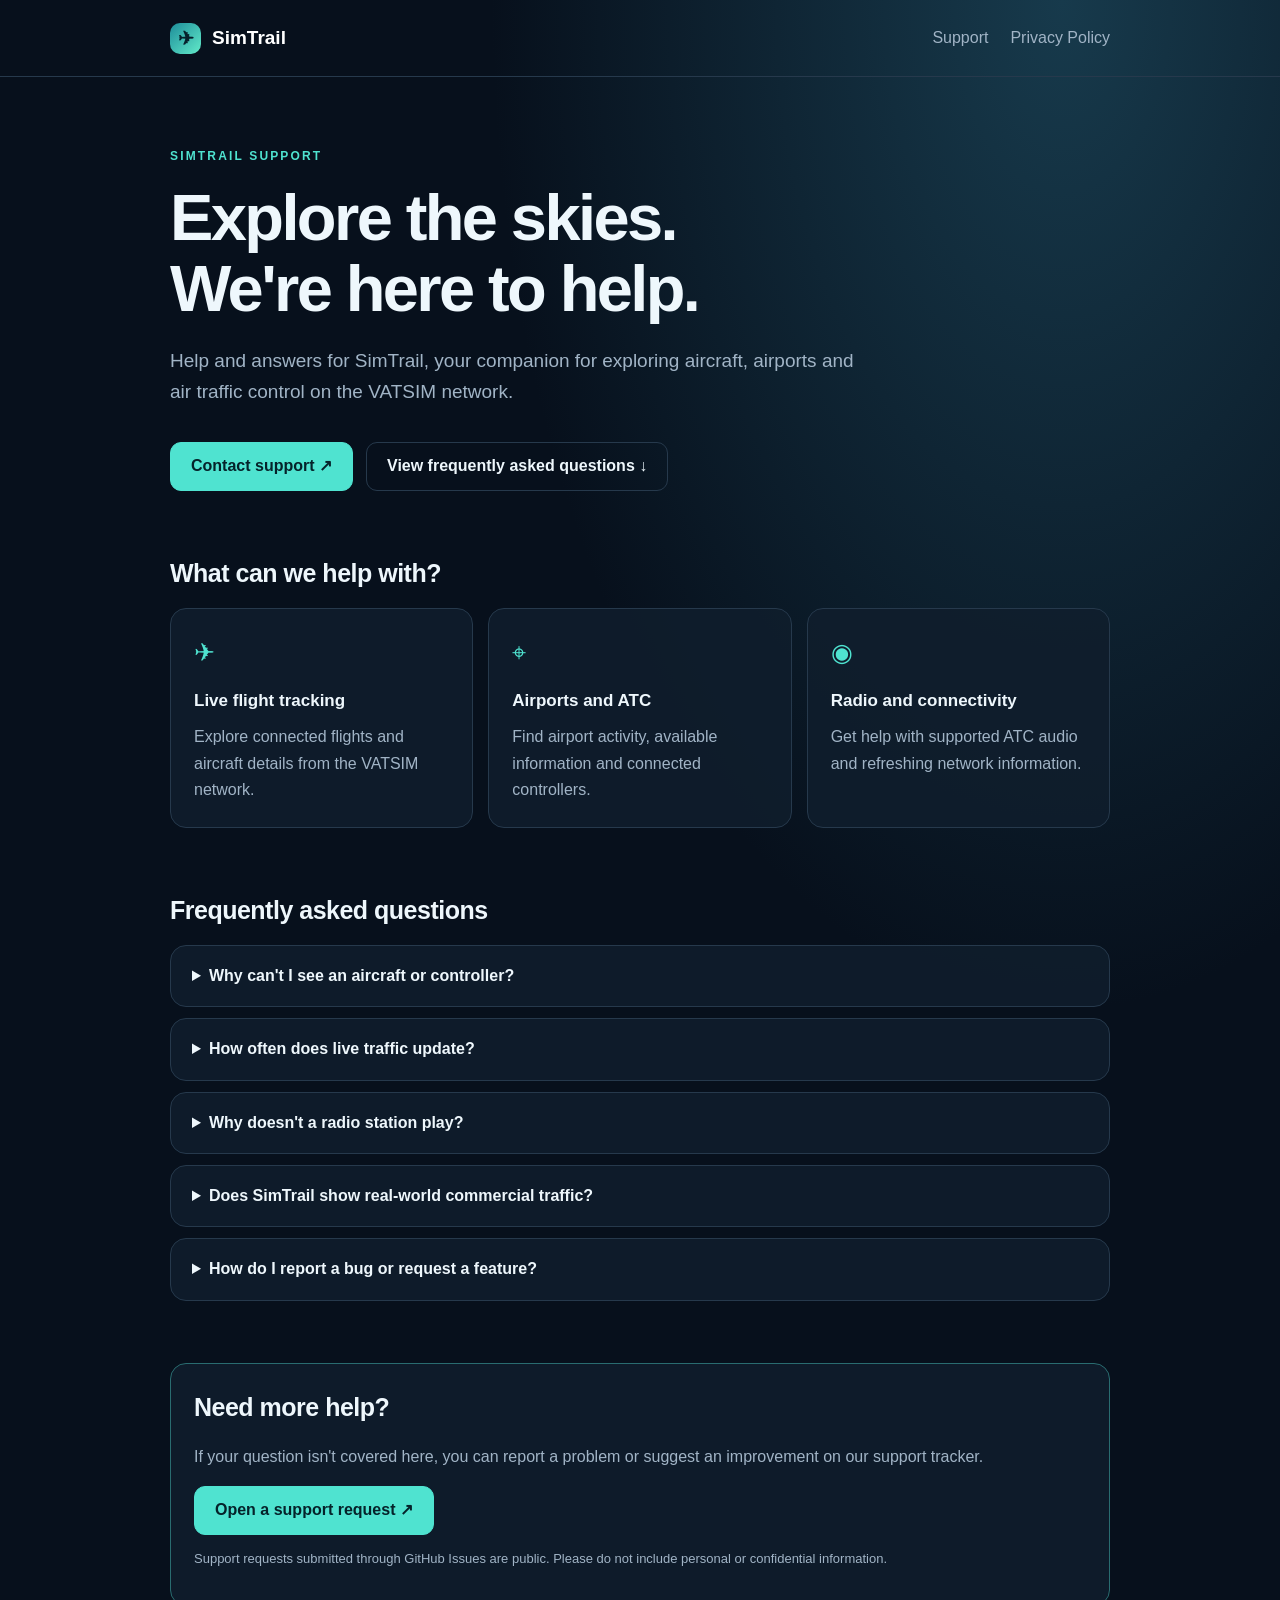
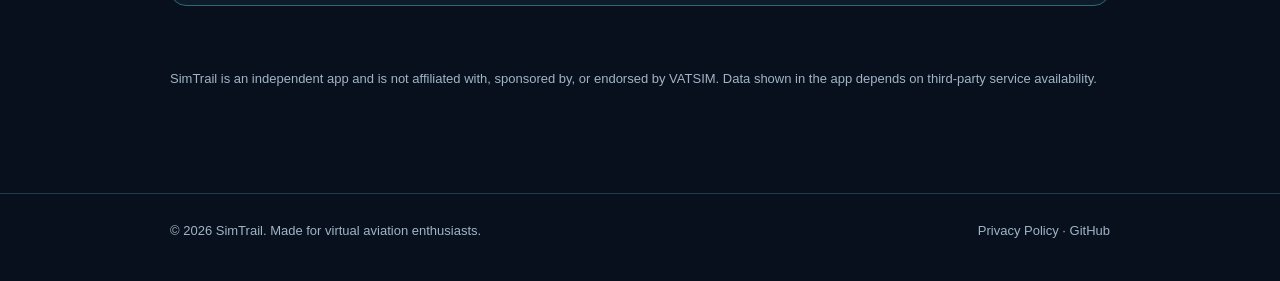
==== index.html @ 21a19a61 "Add files via upload" ====
<!doctype html><html lang="en"><head><meta charset="utf-8"><meta name="viewport" content="width=device-width,initial-scale=1"><meta name="theme-color" content="#07101c"><meta name="description" content="SimTrail app support: VATSIM flight tracking, live aircraft information, airports and ATC help."><title>SimTrail — Support</title><link rel="stylesheet" href="style.css"></head><body><header><div class="wrap nav"><a class="brand" href="./"><span class="brand-icon" aria-hidden="true">✈</span>SimTrail</a><nav class="nav-links" aria-label="Main navigation"><a href="./" aria-current="page">Support</a><a href="privacy.html">Privacy Policy</a></nav></div></header><main class="wrap"><section><div class="eyebrow">SIMTRAIL SUPPORT</div><h1>Explore the skies.<br>We're here to help.</h1><p class="lead">Help and answers for SimTrail, your companion for exploring aircraft, airports and air traffic control on the VATSIM network.</p><div class="buttons"><a class="button primary" href="https://github.com/MatejL400/simtrail-support/issues/new" target="_blank" rel="noopener noreferrer">Contact support ↗</a><a class="button" href="#faq">View frequently asked questions ↓</a></div></section><section class="section"><h2>What can we help with?</h2><div class="cards"><article class="card"><div class="glyph" aria-hidden="true">✈</div><h3>Live flight tracking</h3><p>Explore connected flights and aircraft details from the VATSIM network.</p></article><article class="card"><div class="glyph" aria-hidden="true">⌖</div><h3>Airports and ATC</h3><p>Find airport activity, available information and connected controllers.</p></article><article class="card"><div class="glyph" aria-hidden="true">◉</div><h3>Radio and connectivity</h3><p>Get help with supported ATC audio and refreshing network information.</p></article></div></section><section class="section" id="faq"><h2>Frequently asked questions</h2><details><summary>Why can't I see an aircraft or controller?</summary><p>SimTrail displays information received from VATSIM. Aircraft and controllers appear only when the relevant data is available. If an expected position or coverage area is missing, refresh the view and check the network connection. Coverage may not always be available for every online controller.</p></details><details><summary>How often does live traffic update?</summary><p>Aircraft positions depend on updates provided by the VATSIM network. The map is not a real-time surveillance radar, and displayed positions may update at intervals.</p></details><details><summary>Why doesn't a radio station play?</summary><p>Audio depends on station availability, network connectivity, and support for the selected controller. Not every online controller necessarily has a playable audio stream.</p></details><details><summary>Does SimTrail show real-world commercial traffic?</summary><p>No. SimTrail is designed around virtual flights and controllers connected to the VATSIM flight simulation network.</p></details><details><summary>How do I report a bug or request a feature?</summary><p>Use the Contact support button above to open a GitHub issue. Include the app version, device model, a description of the issue, and steps to reproduce it. Do not publish passwords, personal details or other sensitive information.</p></details></section><section class="section notice"><h2>Need more help?</h2><p class="muted">If your question isn't covered here, you can report a problem or suggest an improvement on our support tracker.</p><div class="buttons"><a class="button primary" href="https://github.com/MatejL400/simtrail-support/issues/new" target="_blank" rel="noopener noreferrer">Open a support request ↗</a></div><p class="subtle">Support requests submitted through GitHub Issues are public. Please do not include personal or confidential information.</p></section><section class="section"><p class="subtle">SimTrail is an independent app and is not affiliated with, sponsored by, or endorsed by VATSIM. Data shown in the app depends on third-party service availability.</p></section></main><footer><div class="wrap footer-inner"><span>© 2026 SimTrail. Made for virtual aviation enthusiasts.</span><span><a href="privacy.html">Privacy Policy</a> · <a href="https://github.com/MatejL400/simtrail-support">GitHub</a></span></div></footer></body></html>
---- style.css ----
:root{color-scheme:dark;--bg:#07101c;--panel:#101e2d;--border:#26394c;--text:#eef7fc;--muted:#a1b4c6;--accent:#4fe3d0}*{box-sizing:border-box}html{scroll-behavior:smooth}body{margin:0;font:16px/1.65 -apple-system,BlinkMacSystemFont,"Segoe UI",sans-serif;background:radial-gradient(ellipse at 83% 0%,#173a4c 0%,transparent 38%),var(--bg);color:var(--text)}.wrap{width:min(100% - 40px,940px);margin:auto}header{border-bottom:1px solid var(--border)}.nav{display:flex;justify-content:space-between;align-items:center;gap:20px;min-height:76px}.brand{display:inline-flex;align-items:center;gap:11px;font-size:19px;font-weight:750;text-decoration:none;color:white}.brand-icon{height:31px;width:31px;display:grid;place-items:center;background:linear-gradient(135deg,#1d8d9a,#62eac9);color:#06212c;border-radius:10px}.nav-links{display:flex;gap:22px}.nav-links a,footer a{color:var(--muted);text-decoration:none}.nav-links a:hover,footer a:hover{color:var(--accent)}main{padding:70px 0 90px}.eyebrow{font-weight:750;font-size:12px;letter-spacing:.18em;color:var(--accent);text-transform:uppercase}h1{font-size:clamp(39px,6vw,65px);line-height:1.1;margin:15px 0 20px;letter-spacing:-.04em}h2{font-size:25px;letter-spacing:-.02em;margin:0 0 14px}h3{font-size:17px;margin:0 0 9px}.lead{font-size:19px;color:var(--muted);max-width:690px;margin:0 0 35px}.buttons{display:flex;gap:13px;flex-wrap:wrap}.button{display:inline-flex;align-items:center;justify-content:center;min-height:45px;padding:10px 20px;border:1px solid var(--border);border-radius:11px;text-decoration:none;color:var(--text);font-weight:650}.button.primary{background:var(--accent);color:#05232a;border-color:var(--accent)}.button:hover{filter:brightness(1.1)}.section{margin-top:62px}.cards{display:grid;grid-template-columns:repeat(3,1fr);gap:15px}.card,details,.notice{background:rgba(16,30,45,.86);border:1px solid var(--border);border-radius:16px;padding:23px}.card p,.muted,details p,.prose p,.prose li{color:var(--muted)}.card p{margin:0}.glyph{font-size:25px;margin-bottom:14px;color:var(--accent)}details{margin:11px 0;padding:0 21px}summary{cursor:pointer;padding:17px 0;font-weight:650}details p{margin:0 0 19px}details[open] summary{color:var(--accent)}.notice{border-color:#296c70}.prose{max-width:760px}.prose h2{margin-top:43px}.prose ul{padding-left:22px}.prose a{color:var(--accent)}footer{border-top:1px solid var(--border);padding:26px 0 40px;color:var(--muted);font-size:13px}.footer-inner{display:flex;justify-content:space-between;flex-wrap:wrap;gap:14px}.subtle{font-size:13px;color:var(--muted)}@media(max-width:680px){.cards{grid-template-columns:1fr}.nav-links{gap:12px;font-size:14px}main{padding-top:49px}.wrap{width:min(100% - 32px,940px)}}
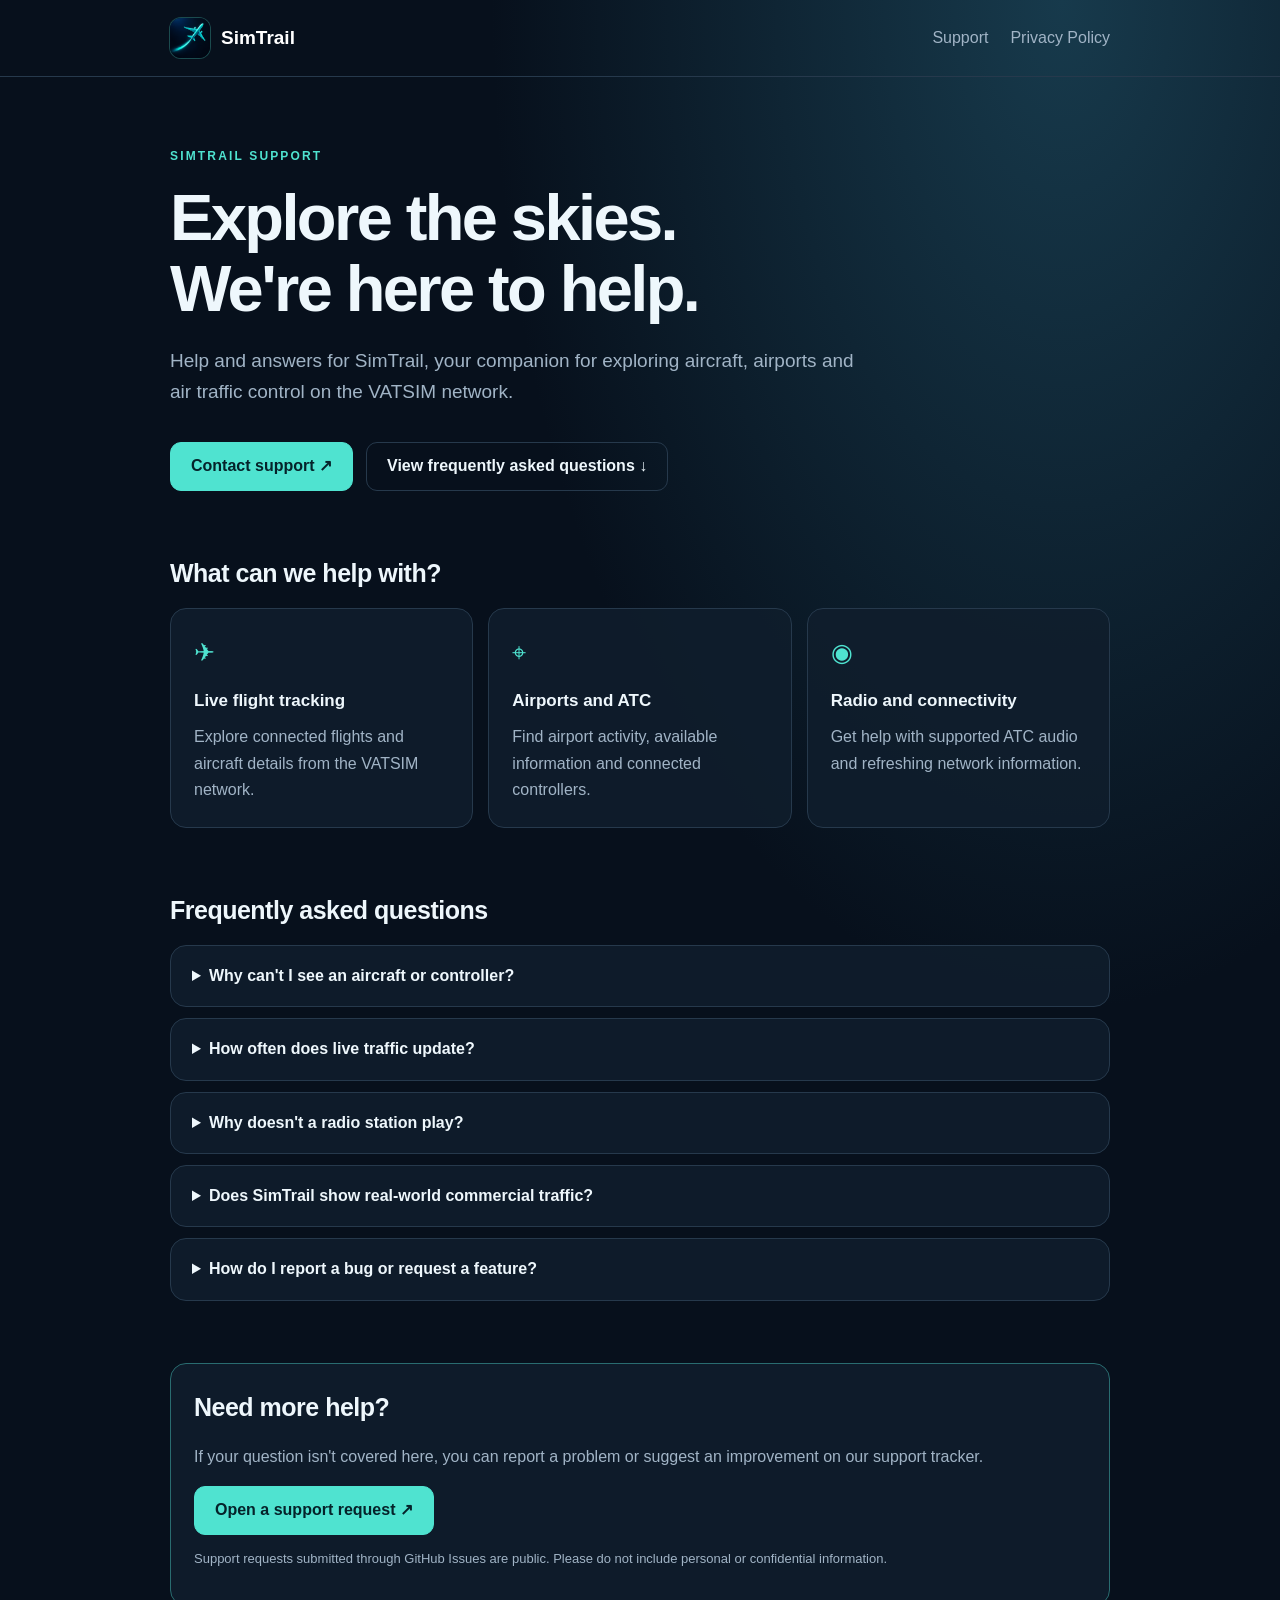
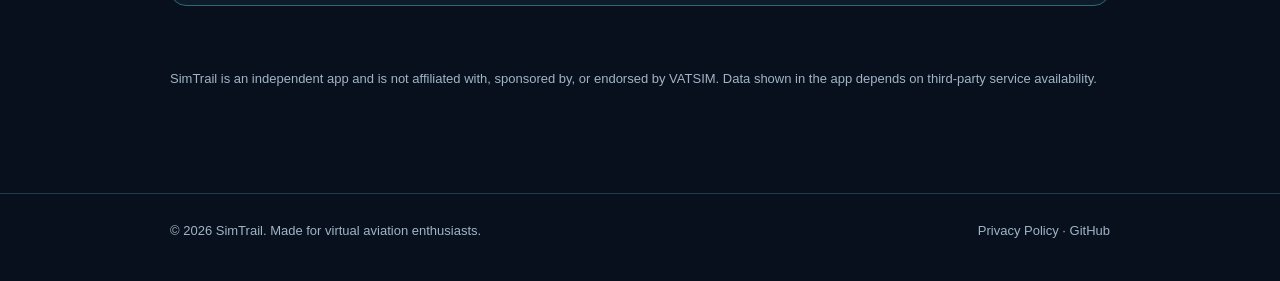
==== commit 3b4fdd1a: "Add files via upload" ====
--- a/index.html
+++ b/index.html
@@ -1 +1 @@
-<!doctype html><html lang="en"><head><meta charset="utf-8"><meta name="viewport" content="width=device-width,initial-scale=1"><meta name="theme-color" content="#07101c"><meta name="description" content="SimTrail app support: VATSIM flight tracking, live aircraft information, airports and ATC help."><title>SimTrail — Support</title><link rel="stylesheet" href="style.css"></head><body><header><div class="wrap nav"><a class="brand" href="./"><span class="brand-icon" aria-hidden="true">✈</span>SimTrail</a><nav class="nav-links" aria-label="Main navigation"><a href="./" aria-current="page">Support</a><a href="privacy.html">Privacy Policy</a></nav></div></header><main class="wrap"><section><div class="eyebrow">SIMTRAIL SUPPORT</div><h1>Explore the skies.<br>We're here to help.</h1><p class="lead">Help and answers for SimTrail, your companion for exploring aircraft, airports and air traffic control on the VATSIM network.</p><div class="buttons"><a class="button primary" href="https://github.com/MatejL400/simtrail-support/issues/new" target="_blank" rel="noopener noreferrer">Contact support ↗</a><a class="button" href="#faq">View frequently asked questions ↓</a></div></section><section class="section"><h2>What can we help with?</h2><div class="cards"><article class="card"><div class="glyph" aria-hidden="true">✈</div><h3>Live flight tracking</h3><p>Explore connected flights and aircraft details from the VATSIM network.</p></article><article class="card"><div class="glyph" aria-hidden="true">⌖</div><h3>Airports and ATC</h3><p>Find airport activity, available information and connected controllers.</p></article><article class="card"><div class="glyph" aria-hidden="true">◉</div><h3>Radio and connectivity</h3><p>Get help with supported ATC audio and refreshing network information.</p></article></div></section><section class="section" id="faq"><h2>Frequently asked questions</h2><details><summary>Why can't I see an aircraft or controller?</summary><p>SimTrail displays information received from VATSIM. Aircraft and controllers appear only when the relevant data is available. If an expected position or coverage area is missing, refresh the view and check the network connection. Coverage may not always be available for every online controller.</p></details><details><summary>How often does live traffic update?</summary><p>Aircraft positions depend on updates provided by the VATSIM network. The map is not a real-time surveillance radar, and displayed positions may update at intervals.</p></details><details><summary>Why doesn't a radio station play?</summary><p>Audio depends on station availability, network connectivity, and support for the selected controller. Not every online controller necessarily has a playable audio stream.</p></details><details><summary>Does SimTrail show real-world commercial traffic?</summary><p>No. SimTrail is designed around virtual flights and controllers connected to the VATSIM flight simulation network.</p></details><details><summary>How do I report a bug or request a feature?</summary><p>Use the Contact support button above to open a GitHub issue. Include the app version, device model, a description of the issue, and steps to reproduce it. Do not publish passwords, personal details or other sensitive information.</p></details></section><section class="section notice"><h2>Need more help?</h2><p class="muted">If your question isn't covered here, you can report a problem or suggest an improvement on our support tracker.</p><div class="buttons"><a class="button primary" href="https://github.com/MatejL400/simtrail-support/issues/new" target="_blank" rel="noopener noreferrer">Open a support request ↗</a></div><p class="subtle">Support requests submitted through GitHub Issues are public. Please do not include personal or confidential information.</p></section><section class="section"><p class="subtle">SimTrail is an independent app and is not affiliated with, sponsored by, or endorsed by VATSIM. Data shown in the app depends on third-party service availability.</p></section></main><footer><div class="wrap footer-inner"><span>© 2026 SimTrail. Made for virtual aviation enthusiasts.</span><span><a href="privacy.html">Privacy Policy</a> · <a href="https://github.com/MatejL400/simtrail-support">GitHub</a></span></div></footer></body></html>
+<!doctype html><html lang="en"><head><meta charset="utf-8"><meta name="viewport" content="width=device-width,initial-scale=1"><meta name="theme-color" content="#07101c"><meta name="description" content="SimTrail app support: VATSIM flight tracking, live aircraft information, airports and ATC help."><title>SimTrail — Support</title><link rel="icon" type="image/png" href="favicon.png"><link rel="apple-touch-icon" href="apple-touch-icon.png"><link rel="stylesheet" href="style.css"></head><body><header><div class="wrap nav"><a class="brand" href="./"><img class="brand-icon" src="app-icon.png" alt="" width="40" height="40">SimTrail</a><nav class="nav-links" aria-label="Main navigation"><a href="./" aria-current="page">Support</a><a href="privacy.html">Privacy Policy</a></nav></div></header><main class="wrap"><section><div class="eyebrow">SIMTRAIL SUPPORT</div><h1>Explore the skies.<br>We're here to help.</h1><p class="lead">Help and answers for SimTrail, your companion for exploring aircraft, airports and air traffic control on the VATSIM network.</p><div class="buttons"><a class="button primary" href="https://github.com/MatejL400/simtrail-support/issues/new" target="_blank" rel="noopener noreferrer">Contact support ↗</a><a class="button" href="#faq">View frequently asked questions ↓</a></div></section><section class="section"><h2>What can we help with?</h2><div class="cards"><article class="card"><div class="glyph" aria-hidden="true">✈</div><h3>Live flight tracking</h3><p>Explore connected flights and aircraft details from the VATSIM network.</p></article><article class="card"><div class="glyph" aria-hidden="true">⌖</div><h3>Airports and ATC</h3><p>Find airport activity, available information and connected controllers.</p></article><article class="card"><div class="glyph" aria-hidden="true">◉</div><h3>Radio and connectivity</h3><p>Get help with supported ATC audio and refreshing network information.</p></article></div></section><section class="section" id="faq"><h2>Frequently asked questions</h2><details><summary>Why can't I see an aircraft or controller?</summary><p>SimTrail displays information received from VATSIM. Aircraft and controllers appear only when the relevant data is available. If an expected position or coverage area is missing, refresh the view and check the network connection. Coverage may not always be available for every online controller.</p></details><details><summary>How often does live traffic update?</summary><p>Aircraft positions depend on updates provided by the VATSIM network. The map is not a real-time surveillance radar, and displayed positions may update at intervals.</p></details><details><summary>Why doesn't a radio station play?</summary><p>Audio depends on station availability, network connectivity, and support for the selected controller. Not every online controller necessarily has a playable audio stream.</p></details><details><summary>Does SimTrail show real-world commercial traffic?</summary><p>No. SimTrail is designed around virtual flights and controllers connected to the VATSIM flight simulation network.</p></details><details><summary>How do I report a bug or request a feature?</summary><p>Use the Contact support button above to open a GitHub issue. Include the app version, device model, a description of the issue, and steps to reproduce it. Do not publish passwords, personal details or other sensitive information.</p></details></section><section class="section notice"><h2>Need more help?</h2><p class="muted">If your question isn't covered here, you can report a problem or suggest an improvement on our support tracker.</p><div class="buttons"><a class="button primary" href="https://github.com/MatejL400/simtrail-support/issues/new" target="_blank" rel="noopener noreferrer">Open a support request ↗</a></div><p class="subtle">Support requests submitted through GitHub Issues are public. Please do not include personal or confidential information.</p></section><section class="section"><p class="subtle">SimTrail is an independent app and is not affiliated with, sponsored by, or endorsed by VATSIM. Data shown in the app depends on third-party service availability.</p></section></main><footer><div class="wrap footer-inner"><span>© 2026 SimTrail. Made for virtual aviation enthusiasts.</span><span><a href="privacy.html">Privacy Policy</a> · <a href="https://github.com/MatejL400/simtrail-support">GitHub</a></span></div></footer></body></html>
--- a/style.css
+++ b/style.css
@@ -1 +1 @@
-:root{color-scheme:dark;--bg:#07101c;--panel:#101e2d;--border:#26394c;--text:#eef7fc;--muted:#a1b4c6;--accent:#4fe3d0}*{box-sizing:border-box}html{scroll-behavior:smooth}body{margin:0;font:16px/1.65 -apple-system,BlinkMacSystemFont,"Segoe UI",sans-serif;background:radial-gradient(ellipse at 83% 0%,#173a4c 0%,transparent 38%),var(--bg);color:var(--text)}.wrap{width:min(100% - 40px,940px);margin:auto}header{border-bottom:1px solid var(--border)}.nav{display:flex;justify-content:space-between;align-items:center;gap:20px;min-height:76px}.brand{display:inline-flex;align-items:center;gap:11px;font-size:19px;font-weight:750;text-decoration:none;color:white}.brand-icon{height:31px;width:31px;display:grid;place-items:center;background:linear-gradient(135deg,#1d8d9a,#62eac9);color:#06212c;border-radius:10px}.nav-links{display:flex;gap:22px}.nav-links a,footer a{color:var(--muted);text-decoration:none}.nav-links a:hover,footer a:hover{color:var(--accent)}main{padding:70px 0 90px}.eyebrow{font-weight:750;font-size:12px;letter-spacing:.18em;color:var(--accent);text-transform:uppercase}h1{font-size:clamp(39px,6vw,65px);line-height:1.1;margin:15px 0 20px;letter-spacing:-.04em}h2{font-size:25px;letter-spacing:-.02em;margin:0 0 14px}h3{font-size:17px;margin:0 0 9px}.lead{font-size:19px;color:var(--muted);max-width:690px;margin:0 0 35px}.buttons{display:flex;gap:13px;flex-wrap:wrap}.button{display:inline-flex;align-items:center;justify-content:center;min-height:45px;padding:10px 20px;border:1px solid var(--border);border-radius:11px;text-decoration:none;color:var(--text);font-weight:650}.button.primary{background:var(--accent);color:#05232a;border-color:var(--accent)}.button:hover{filter:brightness(1.1)}.section{margin-top:62px}.cards{display:grid;grid-template-columns:repeat(3,1fr);gap:15px}.card,details,.notice{background:rgba(16,30,45,.86);border:1px solid var(--border);border-radius:16px;padding:23px}.card p,.muted,details p,.prose p,.prose li{color:var(--muted)}.card p{margin:0}.glyph{font-size:25px;margin-bottom:14px;color:var(--accent)}details{margin:11px 0;padding:0 21px}summary{cursor:pointer;padding:17px 0;font-weight:650}details p{margin:0 0 19px}details[open] summary{color:var(--accent)}.notice{border-color:#296c70}.prose{max-width:760px}.prose h2{margin-top:43px}.prose ul{padding-left:22px}.prose a{color:var(--accent)}footer{border-top:1px solid var(--border);padding:26px 0 40px;color:var(--muted);font-size:13px}.footer-inner{display:flex;justify-content:space-between;flex-wrap:wrap;gap:14px}.subtle{font-size:13px;color:var(--muted)}@media(max-width:680px){.cards{grid-template-columns:1fr}.nav-links{gap:12px;font-size:14px}main{padding-top:49px}.wrap{width:min(100% - 32px,940px)}}
+:root{color-scheme:dark;--bg:#07101c;--panel:#101e2d;--border:#26394c;--text:#eef7fc;--muted:#a1b4c6;--accent:#4fe3d0}*{box-sizing:border-box}html{scroll-behavior:smooth}body{margin:0;font:16px/1.65 -apple-system,BlinkMacSystemFont,"Segoe UI",sans-serif;background:radial-gradient(ellipse at 83% 0%,#173a4c 0%,transparent 38%),var(--bg);color:var(--text)}.wrap{width:min(100% - 40px,940px);margin:auto}header{border-bottom:1px solid var(--border)}.nav{display:flex;justify-content:space-between;align-items:center;gap:20px;min-height:76px}.brand{display:inline-flex;align-items:center;gap:11px;font-size:19px;font-weight:750;text-decoration:none;color:white}.brand-icon{height:40px;width:40px;display:block;object-fit:cover;border-radius:11px;box-shadow:0 0 0 1px rgba(79,227,208,.28)}.nav-links{display:flex;gap:22px}.nav-links a,footer a{color:var(--muted);text-decoration:none}.nav-links a:hover,footer a:hover{color:var(--accent)}main{padding:70px 0 90px}.eyebrow{font-weight:750;font-size:12px;letter-spacing:.18em;color:var(--accent);text-transform:uppercase}h1{font-size:clamp(39px,6vw,65px);line-height:1.1;margin:15px 0 20px;letter-spacing:-.04em}h2{font-size:25px;letter-spacing:-.02em;margin:0 0 14px}h3{font-size:17px;margin:0 0 9px}.lead{font-size:19px;color:var(--muted);max-width:690px;margin:0 0 35px}.buttons{display:flex;gap:13px;flex-wrap:wrap}.button{display:inline-flex;align-items:center;justify-content:center;min-height:45px;padding:10px 20px;border:1px solid var(--border);border-radius:11px;text-decoration:none;color:var(--text);font-weight:650}.button.primary{background:var(--accent);color:#05232a;border-color:var(--accent)}.button:hover{filter:brightness(1.1)}.section{margin-top:62px}.cards{display:grid;grid-template-columns:repeat(3,1fr);gap:15px}.card,details,.notice{background:rgba(16,30,45,.86);border:1px solid var(--border);border-radius:16px;padding:23px}.card p,.muted,details p,.prose p,.prose li{color:var(--muted)}.card p{margin:0}.glyph{font-size:25px;margin-bottom:14px;color:var(--accent)}details{margin:11px 0;padding:0 21px}summary{cursor:pointer;padding:17px 0;font-weight:650}details p{margin:0 0 19px}details[open] summary{color:var(--accent)}.notice{border-color:#296c70}.prose{max-width:760px}.prose h2{margin-top:43px}.prose ul{padding-left:22px}.prose a{color:var(--accent)}footer{border-top:1px solid var(--border);padding:26px 0 40px;color:var(--muted);font-size:13px}.footer-inner{display:flex;justify-content:space-between;flex-wrap:wrap;gap:14px}.subtle{font-size:13px;color:var(--muted)}@media(max-width:680px){.cards{grid-template-columns:1fr}.nav-links{gap:12px;font-size:14px}main{padding-top:49px}.wrap{width:min(100% - 32px,940px)}}
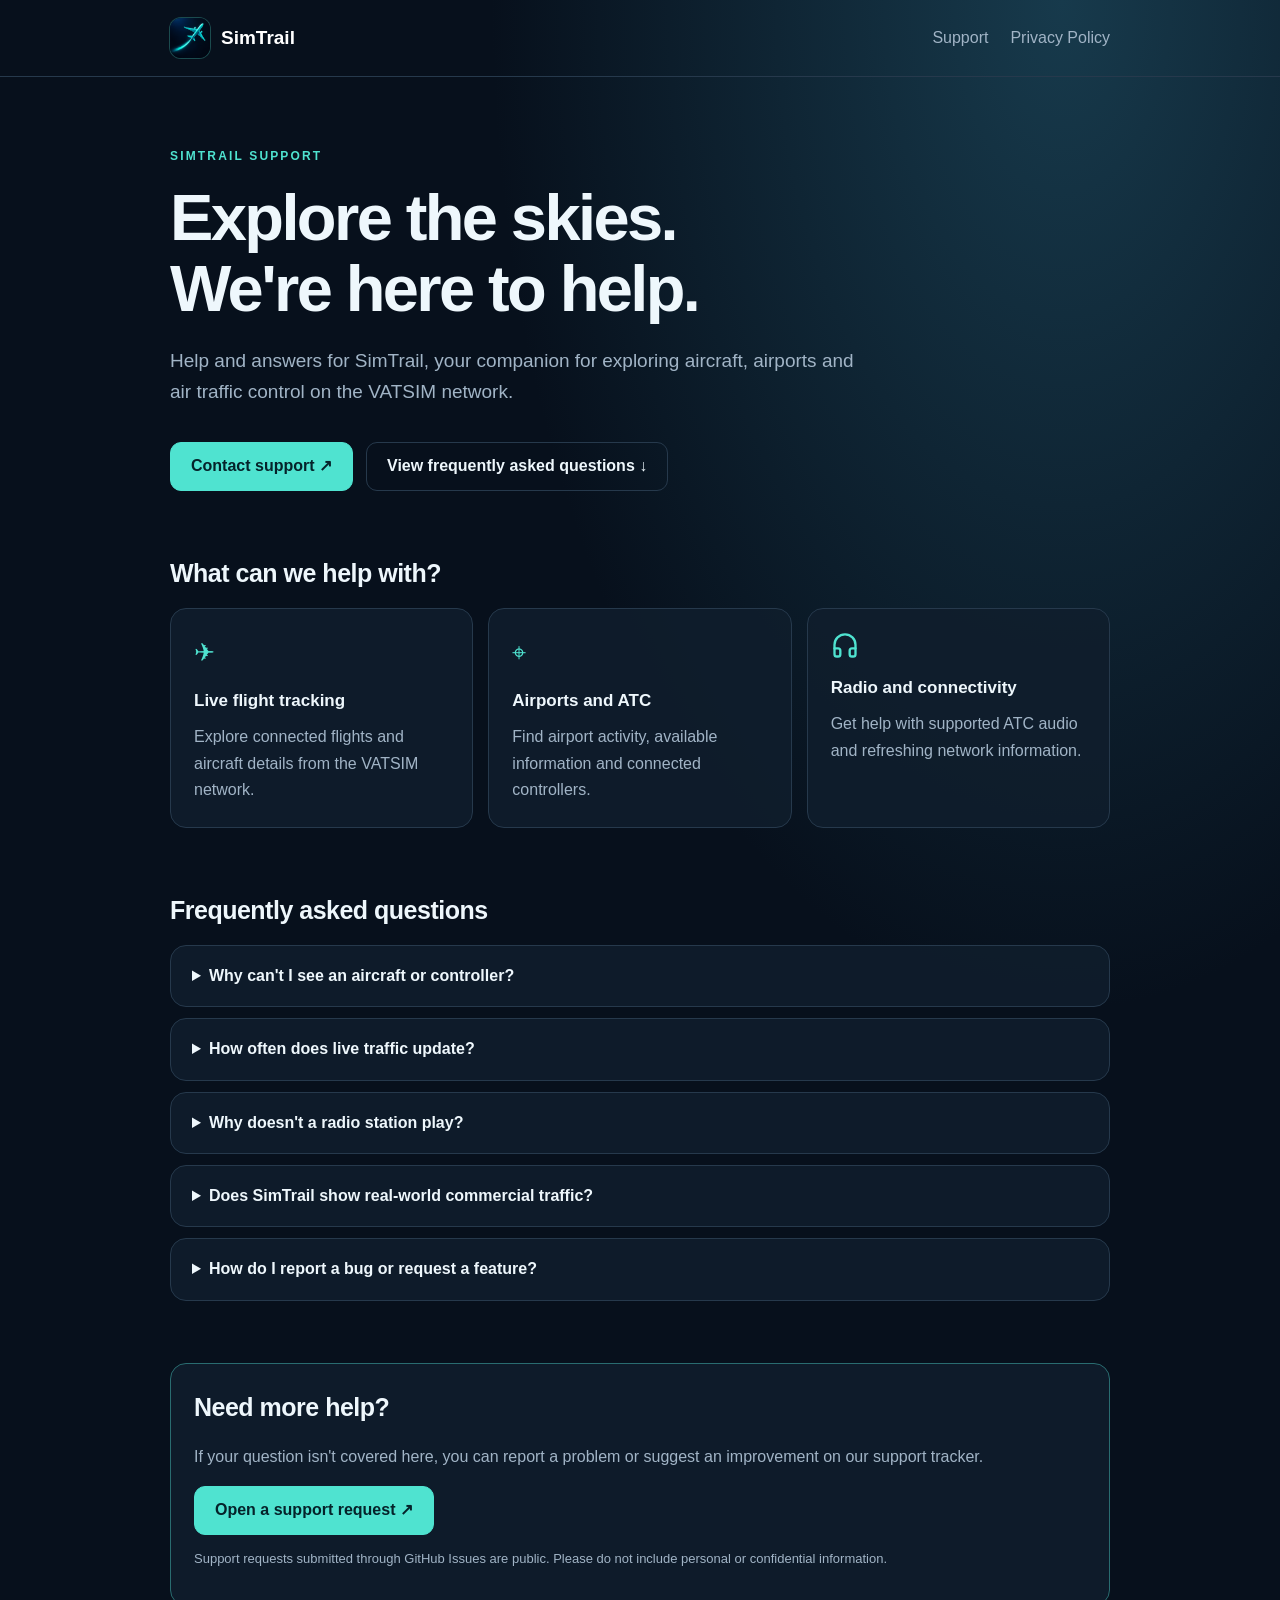
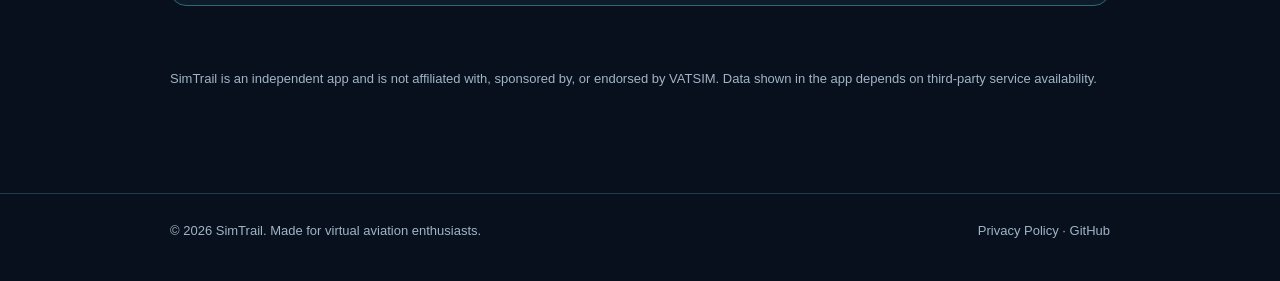
==== commit d3206ad8: "Add files via upload" ====
--- a/index.html
+++ b/index.html
@@ -1 +1 @@
-<!doctype html><html lang="en"><head><meta charset="utf-8"><meta name="viewport" content="width=device-width,initial-scale=1"><meta name="theme-color" content="#07101c"><meta name="description" content="SimTrail app support: VATSIM flight tracking, live aircraft information, airports and ATC help."><title>SimTrail — Support</title><link rel="icon" type="image/png" href="favicon.png"><link rel="apple-touch-icon" href="apple-touch-icon.png"><link rel="stylesheet" href="style.css"></head><body><header><div class="wrap nav"><a class="brand" href="./"><img class="brand-icon" src="app-icon.png" alt="" width="40" height="40">SimTrail</a><nav class="nav-links" aria-label="Main navigation"><a href="./" aria-current="page">Support</a><a href="privacy.html">Privacy Policy</a></nav></div></header><main class="wrap"><section><div class="eyebrow">SIMTRAIL SUPPORT</div><h1>Explore the skies.<br>We're here to help.</h1><p class="lead">Help and answers for SimTrail, your companion for exploring aircraft, airports and air traffic control on the VATSIM network.</p><div class="buttons"><a class="button primary" href="https://github.com/MatejL400/simtrail-support/issues/new" target="_blank" rel="noopener noreferrer">Contact support ↗</a><a class="button" href="#faq">View frequently asked questions ↓</a></div></section><section class="section"><h2>What can we help with?</h2><div class="cards"><article class="card"><div class="glyph" aria-hidden="true">✈</div><h3>Live flight tracking</h3><p>Explore connected flights and aircraft details from the VATSIM network.</p></article><article class="card"><div class="glyph" aria-hidden="true">⌖</div><h3>Airports and ATC</h3><p>Find airport activity, available information and connected controllers.</p></article><article class="card"><div class="glyph" aria-hidden="true">◉</div><h3>Radio and connectivity</h3><p>Get help with supported ATC audio and refreshing network information.</p></article></div></section><section class="section" id="faq"><h2>Frequently asked questions</h2><details><summary>Why can't I see an aircraft or controller?</summary><p>SimTrail displays information received from VATSIM. Aircraft and controllers appear only when the relevant data is available. If an expected position or coverage area is missing, refresh the view and check the network connection. Coverage may not always be available for every online controller.</p></details><details><summary>How often does live traffic update?</summary><p>Aircraft positions depend on updates provided by the VATSIM network. The map is not a real-time surveillance radar, and displayed positions may update at intervals.</p></details><details><summary>Why doesn't a radio station play?</summary><p>Audio depends on station availability, network connectivity, and support for the selected controller. Not every online controller necessarily has a playable audio stream.</p></details><details><summary>Does SimTrail show real-world commercial traffic?</summary><p>No. SimTrail is designed around virtual flights and controllers connected to the VATSIM flight simulation network.</p></details><details><summary>How do I report a bug or request a feature?</summary><p>Use the Contact support button above to open a GitHub issue. Include the app version, device model, a description of the issue, and steps to reproduce it. Do not publish passwords, personal details or other sensitive information.</p></details></section><section class="section notice"><h2>Need more help?</h2><p class="muted">If your question isn't covered here, you can report a problem or suggest an improvement on our support tracker.</p><div class="buttons"><a class="button primary" href="https://github.com/MatejL400/simtrail-support/issues/new" target="_blank" rel="noopener noreferrer">Open a support request ↗</a></div><p class="subtle">Support requests submitted through GitHub Issues are public. Please do not include personal or confidential information.</p></section><section class="section"><p class="subtle">SimTrail is an independent app and is not affiliated with, sponsored by, or endorsed by VATSIM. Data shown in the app depends on third-party service availability.</p></section></main><footer><div class="wrap footer-inner"><span>© 2026 SimTrail. Made for virtual aviation enthusiasts.</span><span><a href="privacy.html">Privacy Policy</a> · <a href="https://github.com/MatejL400/simtrail-support">GitHub</a></span></div></footer></body></html>
+<!doctype html><html lang="en"><head><meta charset="utf-8"><meta name="viewport" content="width=device-width,initial-scale=1"><meta name="theme-color" content="#07101c"><meta name="description" content="SimTrail app support: VATSIM flight tracking, live aircraft information, airports and ATC help."><title>SimTrail — Support</title><link rel="icon" type="image/png" href="favicon.png"><link rel="apple-touch-icon" href="apple-touch-icon.png"><link rel="stylesheet" href="style.css"></head><body><header><div class="wrap nav"><a class="brand" href="./"><img class="brand-icon" src="app-icon.png" alt="" width="40" height="40">SimTrail</a><nav class="nav-links" aria-label="Main navigation"><a href="./" aria-current="page">Support</a><a href="privacy.html">Privacy Policy</a></nav></div></header><main class="wrap"><section><div class="eyebrow">SIMTRAIL SUPPORT</div><h1>Explore the skies.<br>We're here to help.</h1><p class="lead">Help and answers for SimTrail, your companion for exploring aircraft, airports and air traffic control on the VATSIM network.</p><div class="buttons"><a class="button primary" href="https://github.com/MatejL400/simtrail-support/issues/new" target="_blank" rel="noopener noreferrer">Contact support ↗</a><a class="button" href="#faq">View frequently asked questions ↓</a></div></section><section class="section"><h2>What can we help with?</h2><div class="cards"><article class="card"><div class="glyph" aria-hidden="true">✈</div><h3>Live flight tracking</h3><p>Explore connected flights and aircraft details from the VATSIM network.</p></article><article class="card"><div class="glyph" aria-hidden="true">⌖</div><h3>Airports and ATC</h3><p>Find airport activity, available information and connected controllers.</p></article><article class="card"><div class="glyph" aria-hidden="true"><svg xmlns="http://www.w3.org/2000/svg" width="28" height="28" viewBox="0 0 24 24" fill="none" stroke="currentColor" stroke-width="2" stroke-linecap="round" stroke-linejoin="round" style="display:block"><path d="M3 14v-3a9 9 0 0 1 18 0v3"/><path d="M3 14h3a2 2 0 0 1 2 2v3a2 2 0 0 1-2 2H5a2 2 0 0 1-2-2v-5Z"/><path d="M21 14h-3a2 2 0 0 0-2 2v3a2 2 0 0 0 2 2h1a2 2 0 0 0 2-2v-5Z"/></svg></div><h3>Radio and connectivity</h3><p>Get help with supported ATC audio and refreshing network information.</p></article></div></section><section class="section" id="faq"><h2>Frequently asked questions</h2><details><summary>Why can't I see an aircraft or controller?</summary><p>SimTrail displays information received from VATSIM. Aircraft and controllers appear only when the relevant data is available. If an expected position or coverage area is missing, refresh the view and check the network connection. Coverage may not always be available for every online controller.</p></details><details><summary>How often does live traffic update?</summary><p>Aircraft positions depend on updates provided by the VATSIM network. The map is not a real-time surveillance radar, and displayed positions may update at intervals.</p></details><details><summary>Why doesn't a radio station play?</summary><p>Audio depends on station availability, network connectivity, and support for the selected controller. Not every online controller necessarily has a playable audio stream.</p></details><details><summary>Does SimTrail show real-world commercial traffic?</summary><p>No. SimTrail is designed around virtual flights and controllers connected to the VATSIM flight simulation network.</p></details><details><summary>How do I report a bug or request a feature?</summary><p>Use the Contact support button above to open a GitHub issue. Include the app version, device model, a description of the issue, and steps to reproduce it. Do not publish passwords, personal details or other sensitive information.</p></details></section><section class="section notice"><h2>Need more help?</h2><p class="muted">If your question isn't covered here, you can report a problem or suggest an improvement on our support tracker.</p><div class="buttons"><a class="button primary" href="https://github.com/MatejL400/simtrail-support/issues/new" target="_blank" rel="noopener noreferrer">Open a support request ↗</a></div><p class="subtle">Support requests submitted through GitHub Issues are public. Please do not include personal or confidential information.</p></section><section class="section"><p class="subtle">SimTrail is an independent app and is not affiliated with, sponsored by, or endorsed by VATSIM. Data shown in the app depends on third-party service availability.</p></section></main><footer><div class="wrap footer-inner"><span>© 2026 SimTrail. Made for virtual aviation enthusiasts.</span><span><a href="privacy.html">Privacy Policy</a> · <a href="https://github.com/MatejL400/simtrail-support">GitHub</a></span></div></footer></body></html>
